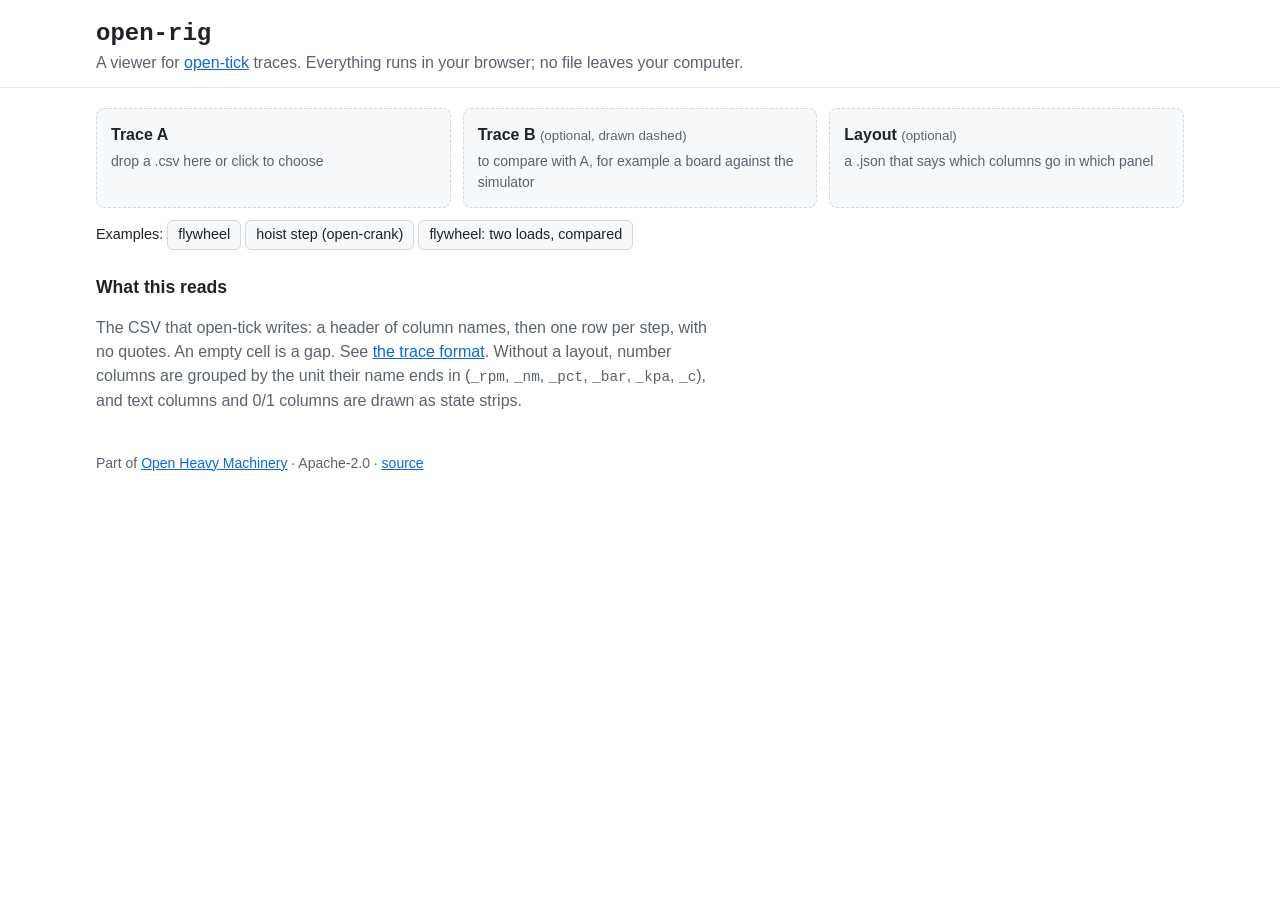
==== index.html @ bbad7f47 "feat: v0.1, a static viewer for open-tick traces One page, plain JavaScript, no external scripts or " ====
<!doctype html>
<html lang="en">
<head>
<meta charset="utf-8">
<meta name="viewport" content="width=device-width, initial-scale=1">
<title>open-rig</title>
<meta name="description" content="A viewer for open-tick traces: open one or two CSV files, plot them on a shared time axis and compare them. Everything runs in your browser; nothing is uploaded.">
<!-- SPDX-License-Identifier: Apache-2.0 -->
<link rel="stylesheet" href="src/style.css">
</head>
<body>
<header class="top">
  <div class="wrap">
    <h1>open-rig</h1>
    <p class="lead">A viewer for <a href="https://github.com/Open-Heavy-Machinery/open-tick">open-tick</a> traces. Everything runs in your browser; no file leaves your computer.</p>
  </div>
</header>

<main class="wrap">
  <section class="loaders" aria-label="Open traces">
    <label class="drop" id="drop-a">
      <span class="drop-title">Trace A</span>
      <span class="drop-hint" id="name-a">drop a .csv here or click to choose</span>
      <input type="file" id="file-a" accept=".csv,text/csv,text/plain">
    </label>
    <label class="drop" id="drop-b">
      <span class="drop-title">Trace B <small>(optional, drawn dashed)</small></span>
      <span class="drop-hint" id="name-b">to compare with A, for example a board against the simulator</span>
      <input type="file" id="file-b" accept=".csv,text/csv,text/plain">
    </label>
    <label class="drop" id="drop-l">
      <span class="drop-title">Layout <small>(optional)</small></span>
      <span class="drop-hint" id="name-l">a .json that says which columns go in which panel</span>
      <input type="file" id="file-l" accept=".json,application/json">
    </label>
  </section>

  <section class="toolbar" aria-label="Options">
    <span class="examples">Examples:
      <button type="button" id="ex-flywheel">flywheel</button>
      <button type="button" id="ex-hoist">hoist step (open-crank)</button>
      <button type="button" id="ex-compare">flywheel: two loads, compared</button>
    </span>
    <label class="offset" id="offset-wrap" hidden>B time offset
      <input type="number" id="offset" value="0" step="0.001"> s
    </label>
    <button type="button" id="reset" hidden>Reset zoom</button>
  </section>

  <p id="message" role="status" aria-live="polite" class="message" hidden></p>

  <section id="view" hidden>
    <h2 class="sr-only">Plots</h2>
    <p class="help">Wheel to zoom, drag to pan, double-click to reset. With the plots focused, use the arrow keys and + or −.</p>
    <div id="panels" tabindex="0" aria-label="Plots on a shared time axis"></div>
    <div id="compare-wrap" hidden>
      <h2>A against B</h2>
      <p class="help">B is read at A's times, with linear interpolation, where B has a value. Only columns that both traces have are compared.</p>
      <div class="table-scroll"><table id="compare"></table></div>
    </div>
  </section>

  <section class="about">
    <h2>What this reads</h2>
    <p>The CSV that open-tick writes: a header of column names, then one row per step, with no quotes. An empty cell is a gap. See <a href="https://github.com/Open-Heavy-Machinery/open-tick/blob/main/docs/trace-format.md">the trace format</a>. Without a layout, number columns are grouped by the unit their name ends in (<code>_rpm</code>, <code>_nm</code>, <code>_pct</code>, <code>_bar</code>, <code>_kpa</code>, <code>_c</code>), and text columns and 0/1 columns are drawn as state strips.</p>
  </section>
</main>

<footer class="wrap foot">Part of <a href="https://open-heavy-machinery.github.io">Open Heavy Machinery</a> · Apache-2.0 · <a href="https://github.com/Open-Heavy-Machinery/open-rig">source</a></footer>

<script src="src/trace.js"></script>
<script src="src/viewer.js"></script>
</body>
</html>
---- src/style.css ----
/* SPDX-License-Identifier: Apache-2.0 */
:root {
  --bg: #ffffff;
  --surface: #f6f8fa;
  --border: #d0d7de;
  --hairline: #e6e9ed;
  --text: #1f2328;
  --muted: #59636e;
  --accent: #bc4c00;
  --focus: #0969da;
  --mono: ui-monospace, SFMono-Regular, "SF Mono", Menlo, Consolas, "Liberation Mono", monospace;
  --sans: -apple-system, BlinkMacSystemFont, "Segoe UI", "Noto Sans", Helvetica, Arial, sans-serif;
  color-scheme: light;
}
@media (prefers-color-scheme: dark) {
  :root {
    --bg: #0d1117;
    --surface: #161b22;
    --border: #30363d;
    --hairline: #21262d;
    --text: #e6edf3;
    --muted: #8b949e;
    --accent: #f0883e;
    --focus: #58a6ff;
    color-scheme: dark;
  }
}
* { box-sizing: border-box; }
body { margin: 0; background: var(--bg); color: var(--text); font: 16px/1.5 var(--sans); }
a { color: var(--focus); }
code { font-family: var(--mono); font-size: 0.9em; }
.wrap { max-width: 1120px; margin: 0 auto; padding: 0 16px; }
.top { border-bottom: 1px solid var(--hairline); padding: 20px 0 12px; }
h1 { margin: 0; font: 600 1.5rem var(--mono); }
h2 { font-size: 1.1rem; margin: 24px 0 8px; }
.lead { margin: 4px 0 0; color: var(--muted); }
.sr-only { position: absolute; width: 1px; height: 1px; overflow: hidden; clip: rect(0 0 0 0); white-space: nowrap; }

.loaders { display: grid; grid-template-columns: repeat(3, 1fr); gap: 12px; margin: 20px 0 12px; }
.drop { position: relative; display: flex; flex-direction: column; gap: 4px; padding: 14px; background: var(--surface);
  border: 1px dashed var(--border); border-radius: 8px; cursor: pointer; min-height: 84px; }
.drop:hover, .drop.over { border-color: var(--accent); }
.drop:focus-within { outline: 2px solid var(--focus); outline-offset: 2px; }
.drop input { position: absolute; inset: 0; opacity: 0; cursor: pointer; width: 100%; height: 100%; }
.drop-title { font-weight: 600; }
.drop-title small { font-weight: 400; color: var(--muted); }
.drop-hint { color: var(--muted); font-size: 0.875rem; overflow-wrap: anywhere; }
.drop.loaded { border-style: solid; }
.drop.loaded .drop-hint { color: var(--text); font-family: var(--mono); }

.toolbar { display: flex; flex-wrap: wrap; gap: 8px 20px; align-items: center; margin-bottom: 8px; font-size: 0.9rem; }
button { font: inherit; color: var(--text); background: var(--surface); border: 1px solid var(--border); border-radius: 6px; padding: 3px 10px; cursor: pointer; }
button:hover { border-color: var(--accent); }
button:focus-visible, #panels:focus-visible { outline: 2px solid var(--focus); outline-offset: 2px; }
.offset input { width: 6.5em; font: inherit; background: var(--bg); color: var(--text); border: 1px solid var(--border); border-radius: 6px; padding: 2px 6px; }

.message { margin: 8px 0; padding: 8px 12px; border-left: 3px solid var(--accent); background: var(--surface); overflow-wrap: anywhere; }
.message.error { border-left-color: #cf222e; }
.help { color: var(--muted); font-size: 0.875rem; margin: 4px 0 8px; }

.panel { margin: 0 0 14px; border: 1px solid var(--hairline); border-radius: 8px; background: var(--surface); padding: 8px 8px 4px; }
.panel h3 { margin: 0 0 4px; font-size: 0.9rem; font-weight: 600; }
.legend { display: flex; flex-wrap: wrap; gap: 4px 6px; margin: 0 0 4px; padding: 0; list-style: none; }
.legend button { display: inline-flex; gap: 6px; align-items: center; padding: 1px 8px; font-family: var(--mono); font-size: 0.78rem; }
.legend button[aria-pressed="false"] { opacity: 0.45; text-decoration: line-through; }
.swatch { width: 10px; height: 10px; border-radius: 2px; display: inline-block; }
.legend .val { color: var(--muted); }
canvas { display: block; width: 100%; touch-action: pan-y; cursor: crosshair; }

.table-scroll { overflow-x: auto; }
table { border-collapse: collapse; width: 100%; font-size: 0.875rem; }
th, td { text-align: right; padding: 4px 10px; border-bottom: 1px solid var(--hairline); font-variant-numeric: tabular-nums; }
th:first-child, td:first-child { text-align: left; font-family: var(--mono); }
th { color: var(--muted); font-weight: 600; }
.about p { color: var(--muted); max-width: 70ch; }
.foot { padding-top: 24px; padding-bottom: 32px; color: var(--muted); font-size: 0.875rem; }

@media (max-width: 720px) { .loaders { grid-template-columns: 1fr; } }
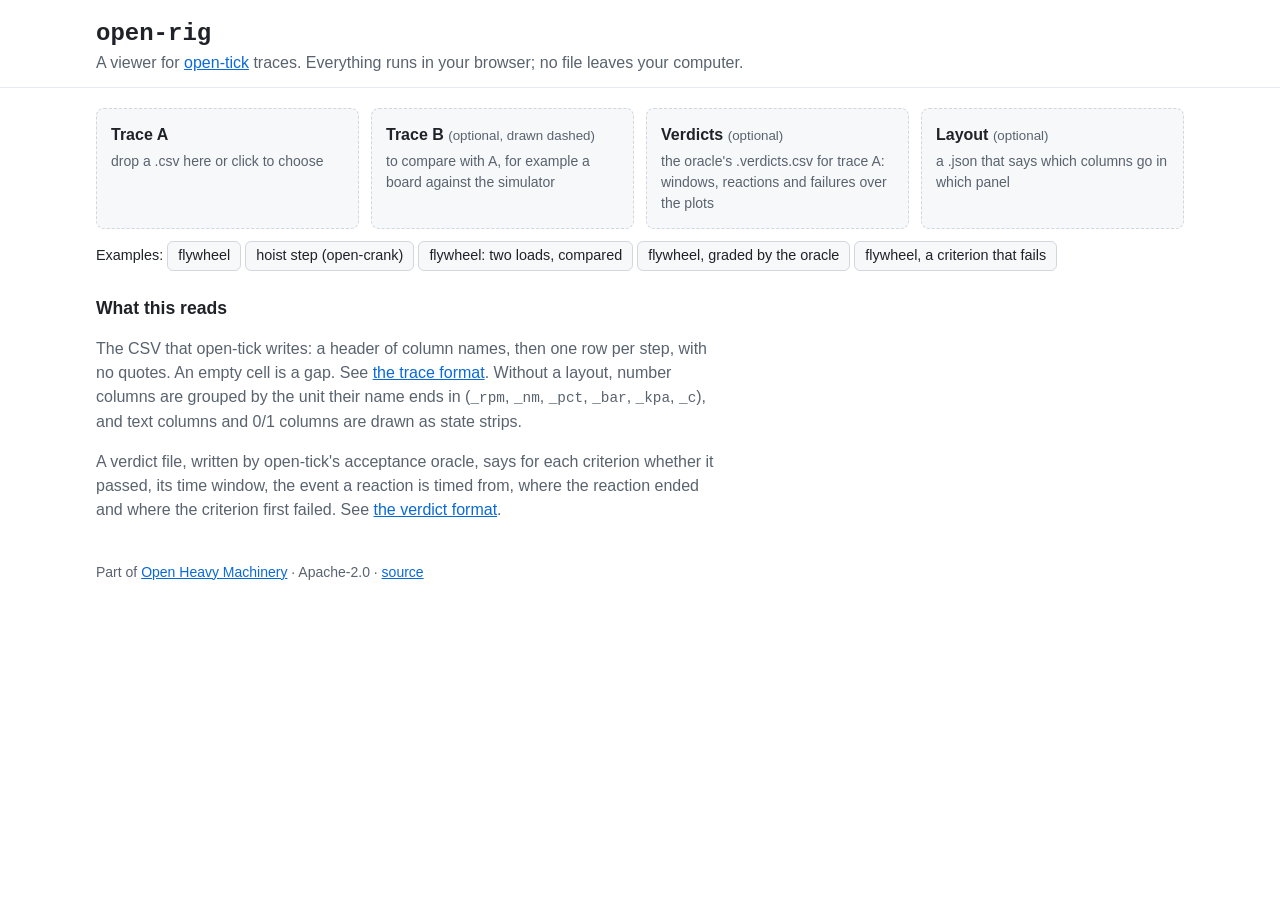
==== commit fc674a1a: "feat: draw the acceptance oracle's verdicts over the trace (v0.2) A fourth input, Verdicts, reads th" ====
--- a/index.html
+++ b/index.html
@@ -28,6 +28,11 @@
       <span class="drop-hint" id="name-b">to compare with A, for example a board against the simulator</span>
       <input type="file" id="file-b" accept=".csv,text/csv,text/plain">
     </label>
+    <label class="drop" id="drop-v">
+      <span class="drop-title">Verdicts <small>(optional)</small></span>
+      <span class="drop-hint" id="name-v">the oracle's .verdicts.csv for trace A: windows, reactions and failures over the plots</span>
+      <input type="file" id="file-v" accept=".csv,text/csv,text/plain">
+    </label>
     <label class="drop" id="drop-l">
       <span class="drop-title">Layout <small>(optional)</small></span>
       <span class="drop-hint" id="name-l">a .json that says which columns go in which panel</span>
@@ -40,6 +45,8 @@
       <button type="button" id="ex-flywheel">flywheel</button>
       <button type="button" id="ex-hoist">hoist step (open-crank)</button>
       <button type="button" id="ex-compare">flywheel: two loads, compared</button>
+      <button type="button" id="ex-graded">flywheel, graded by the oracle</button>
+      <button type="button" id="ex-failing">flywheel, a criterion that fails</button>
     </span>
     <label class="offset" id="offset-wrap" hidden>B time offset
       <input type="number" id="offset" value="0" step="0.001"> s
@@ -52,6 +59,11 @@
   <section id="view" hidden>
     <h2 class="sr-only">Plots</h2>
     <p class="help">Wheel to zoom, drag to pan, double-click to reset. With the plots focused, use the arrow keys and + or −.</p>
+    <div id="verdicts-wrap" hidden>
+      <h2>Acceptance criteria</h2>
+      <p class="help">Each window is shaded green if the criterion passed and red if it failed. ▼ marks the event a reaction is timed from, ● where the reaction ended, ✕ the first violation. Choose a criterion to zoom to its window and draw it over the plots.</p>
+      <ul id="verdict-list" class="crits"></ul>
+    </div>
     <div id="panels" tabindex="0" aria-label="Plots on a shared time axis"></div>
     <div id="compare-wrap" hidden>
       <h2>A against B</h2>
@@ -63,6 +75,7 @@
   <section class="about">
     <h2>What this reads</h2>
     <p>The CSV that open-tick writes: a header of column names, then one row per step, with no quotes. An empty cell is a gap. See <a href="https://github.com/Open-Heavy-Machinery/open-tick/blob/main/docs/trace-format.md">the trace format</a>. Without a layout, number columns are grouped by the unit their name ends in (<code>_rpm</code>, <code>_nm</code>, <code>_pct</code>, <code>_bar</code>, <code>_kpa</code>, <code>_c</code>), and text columns and 0/1 columns are drawn as state strips.</p>
+    <p>A verdict file, written by open-tick's acceptance oracle, says for each criterion whether it passed, its time window, the event a reaction is timed from, where the reaction ended and where the criterion first failed. See <a href="https://github.com/Open-Heavy-Machinery/open-tick/blob/main/docs/verdict-format.md">the verdict format</a>.</p>
   </section>
 </main>
 
--- a/src/style.css
+++ b/src/style.css
@@ -36,7 +36,7 @@
 .lead { margin: 4px 0 0; color: var(--muted); }
 .sr-only { position: absolute; width: 1px; height: 1px; overflow: hidden; clip: rect(0 0 0 0); white-space: nowrap; }
 
-.loaders { display: grid; grid-template-columns: repeat(3, 1fr); gap: 12px; margin: 20px 0 12px; }
+.loaders { display: grid; grid-template-columns: repeat(4, 1fr); gap: 12px; margin: 20px 0 12px; }
 .drop { position: relative; display: flex; flex-direction: column; gap: 4px; padding: 14px; background: var(--surface);
   border: 1px dashed var(--border); border-radius: 8px; cursor: pointer; min-height: 84px; }
 .drop:hover, .drop.over { border-color: var(--accent); }
@@ -75,4 +75,14 @@
 .about p { color: var(--muted); max-width: 70ch; }
 .foot { padding-top: 24px; padding-bottom: 32px; color: var(--muted); font-size: 0.875rem; }
 
+.crits { list-style: none; margin: 0 0 12px; padding: 0; display: flex; flex-direction: column; gap: 4px; }
+.crits button { width: 100%; text-align: left; display: flex; gap: 10px; align-items: baseline; padding: 4px 10px; font-size: 0.875rem; }
+.crits button[aria-pressed="true"] { border-color: var(--focus); box-shadow: inset 3px 0 0 var(--focus); }
+.crits .mark { font-family: var(--mono); font-weight: 600; min-width: 5.5em; }
+.crits .pass .mark { color: #2da44e; }
+.crits .fail .mark { color: #cf222e; }
+.crits .what { flex: 1; }
+.crits .detail { color: var(--muted); font-family: var(--mono); font-size: 0.8rem; }
+
+@media (max-width: 960px) { .loaders { grid-template-columns: repeat(2, 1fr); } }
 @media (max-width: 720px) { .loaders { grid-template-columns: 1fr; } }
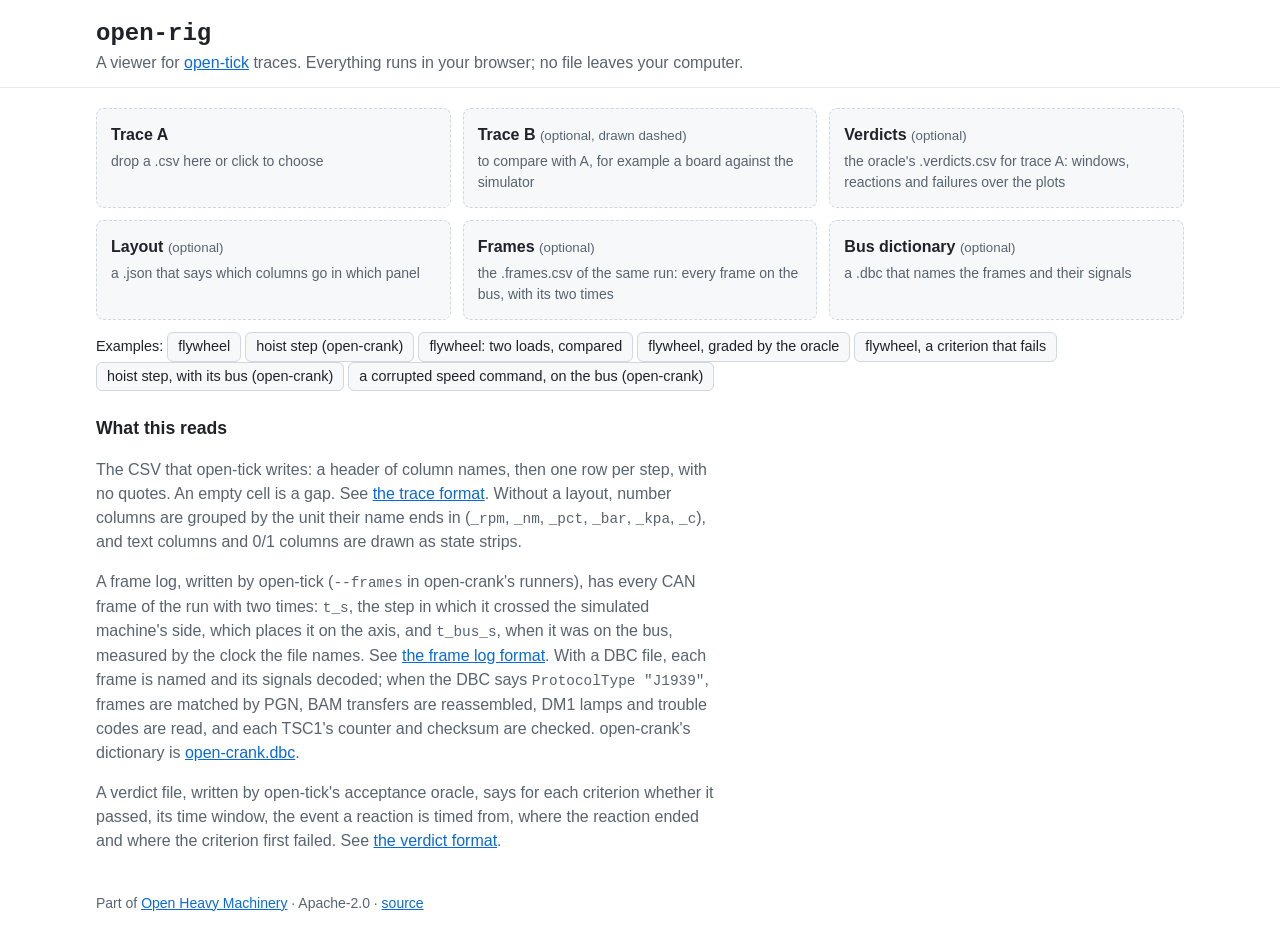
==== commit 2a876bee: "feat: the bus view, a frame log decoded with a DBC (v0.3) A frame log (open-tick v0.3.1, docs/frame-" ====
--- a/index.html
+++ b/index.html
@@ -4,7 +4,7 @@
 <meta charset="utf-8">
 <meta name="viewport" content="width=device-width, initial-scale=1">
 <title>open-rig</title>
-<meta name="description" content="A viewer for open-tick traces: open one or two CSV files, plot them on a shared time axis and compare them. Everything runs in your browser; nothing is uploaded.">
+<meta name="description" content="A viewer for open-tick traces: open one or two CSV files, plot them on a shared time axis and compare them, with the oracle's verdicts and the CAN frames of the run. Everything runs in your browser; nothing is uploaded.">
 <!-- SPDX-License-Identifier: Apache-2.0 -->
 <link rel="stylesheet" href="src/style.css">
 </head>
@@ -38,6 +38,16 @@
       <span class="drop-hint" id="name-l">a .json that says which columns go in which panel</span>
       <input type="file" id="file-l" accept=".json,application/json">
     </label>
+    <label class="drop" id="drop-f">
+      <span class="drop-title">Frames <small>(optional)</small></span>
+      <span class="drop-hint" id="name-f">the .frames.csv of the same run: every frame on the bus, with its two times</span>
+      <input type="file" id="file-f" accept=".csv,text/csv,text/plain">
+    </label>
+    <label class="drop" id="drop-d">
+      <span class="drop-title">Bus dictionary <small>(optional)</small></span>
+      <span class="drop-hint" id="name-d">a .dbc that names the frames and their signals</span>
+      <input type="file" id="file-d" accept=".dbc,text/plain">
+    </label>
   </section>
 
   <section class="toolbar" aria-label="Options">
@@ -47,6 +57,8 @@
       <button type="button" id="ex-compare">flywheel: two loads, compared</button>
       <button type="button" id="ex-graded">flywheel, graded by the oracle</button>
       <button type="button" id="ex-failing">flywheel, a criterion that fails</button>
+      <button type="button" id="ex-bus">hoist step, with its bus (open-crank)</button>
+      <button type="button" id="ex-corrupt">a corrupted speed command, on the bus (open-crank)</button>
     </span>
     <label class="offset" id="offset-wrap" hidden>B time offset
       <input type="number" id="offset" value="0" step="0.001"> s
@@ -75,6 +87,7 @@
   <section class="about">
     <h2>What this reads</h2>
     <p>The CSV that open-tick writes: a header of column names, then one row per step, with no quotes. An empty cell is a gap. See <a href="https://github.com/Open-Heavy-Machinery/open-tick/blob/main/docs/trace-format.md">the trace format</a>. Without a layout, number columns are grouped by the unit their name ends in (<code>_rpm</code>, <code>_nm</code>, <code>_pct</code>, <code>_bar</code>, <code>_kpa</code>, <code>_c</code>), and text columns and 0/1 columns are drawn as state strips.</p>
+    <p>A frame log, written by open-tick (<code>--frames</code> in open-crank's runners), has every CAN frame of the run with two times: <code>t_s</code>, the step in which it crossed the simulated machine's side, which places it on the axis, and <code>t_bus_s</code>, when it was on the bus, measured by the clock the file names. See <a href="https://github.com/Open-Heavy-Machinery/open-tick/blob/main/docs/frame-log-format.md">the frame log format</a>. With a DBC file, each frame is named and its signals decoded; when the DBC says <code>ProtocolType "J1939"</code>, frames are matched by PGN, BAM transfers are reassembled, DM1 lamps and trouble codes are read, and each TSC1's counter and checksum are checked. open-crank's dictionary is <a href="examples/open-crank.dbc">open-crank.dbc</a>.</p>
     <p>A verdict file, written by open-tick's acceptance oracle, says for each criterion whether it passed, its time window, the event a reaction is timed from, where the reaction ended and where the criterion first failed. See <a href="https://github.com/Open-Heavy-Machinery/open-tick/blob/main/docs/verdict-format.md">the verdict format</a>.</p>
   </section>
 </main>
@@ -82,6 +95,9 @@
 <footer class="wrap foot">Part of <a href="https://open-heavy-machinery.github.io">Open Heavy Machinery</a> · Apache-2.0 · <a href="https://github.com/Open-Heavy-Machinery/open-rig">source</a></footer>
 
 <script src="src/trace.js"></script>
+<script src="src/framelog.js"></script>
+<script src="src/dbc.js"></script>
+<script src="src/j1939.js"></script>
 <script src="src/viewer.js"></script>
 </body>
 </html>
--- a/src/style.css
+++ b/src/style.css
@@ -36,7 +36,7 @@
 .lead { margin: 4px 0 0; color: var(--muted); }
 .sr-only { position: absolute; width: 1px; height: 1px; overflow: hidden; clip: rect(0 0 0 0); white-space: nowrap; }
 
-.loaders { display: grid; grid-template-columns: repeat(4, 1fr); gap: 12px; margin: 20px 0 12px; }
+.loaders { display: grid; grid-template-columns: repeat(3, 1fr); gap: 12px; margin: 20px 0 12px; }
 .drop { position: relative; display: flex; flex-direction: column; gap: 4px; padding: 14px; background: var(--surface);
   border: 1px dashed var(--border); border-radius: 8px; cursor: pointer; min-height: 84px; }
 .drop:hover, .drop.over { border-color: var(--accent); }
@@ -86,3 +86,14 @@
 
 @media (max-width: 960px) { .loaders { grid-template-columns: repeat(2, 1fr); } }
 @media (max-width: 720px) { .loaders { grid-template-columns: 1fr; } }
+
+.bus-tools { display: flex; flex-wrap: wrap; gap: 4px 16px; align-items: center; font-size: 0.8rem; color: var(--muted); margin: 0 0 4px; }
+.bus-key { font-family: var(--mono); }
+.frame-detail { padding: 6px 2px 4px; }
+.frame-detail h4 { margin: 10px 0 4px; font-size: 0.85rem; }
+.frame-detail table { font-size: 0.8rem; }
+.frame-detail td, .frame-detail th { text-align: left; }
+.frame-detail td { font-family: var(--mono); }
+.frame-detail tr.bad td { color: #cf222e; }
+.frame-nav { display: flex; gap: 8px; }
+.frame-nav button:disabled { opacity: 0.45; cursor: default; }
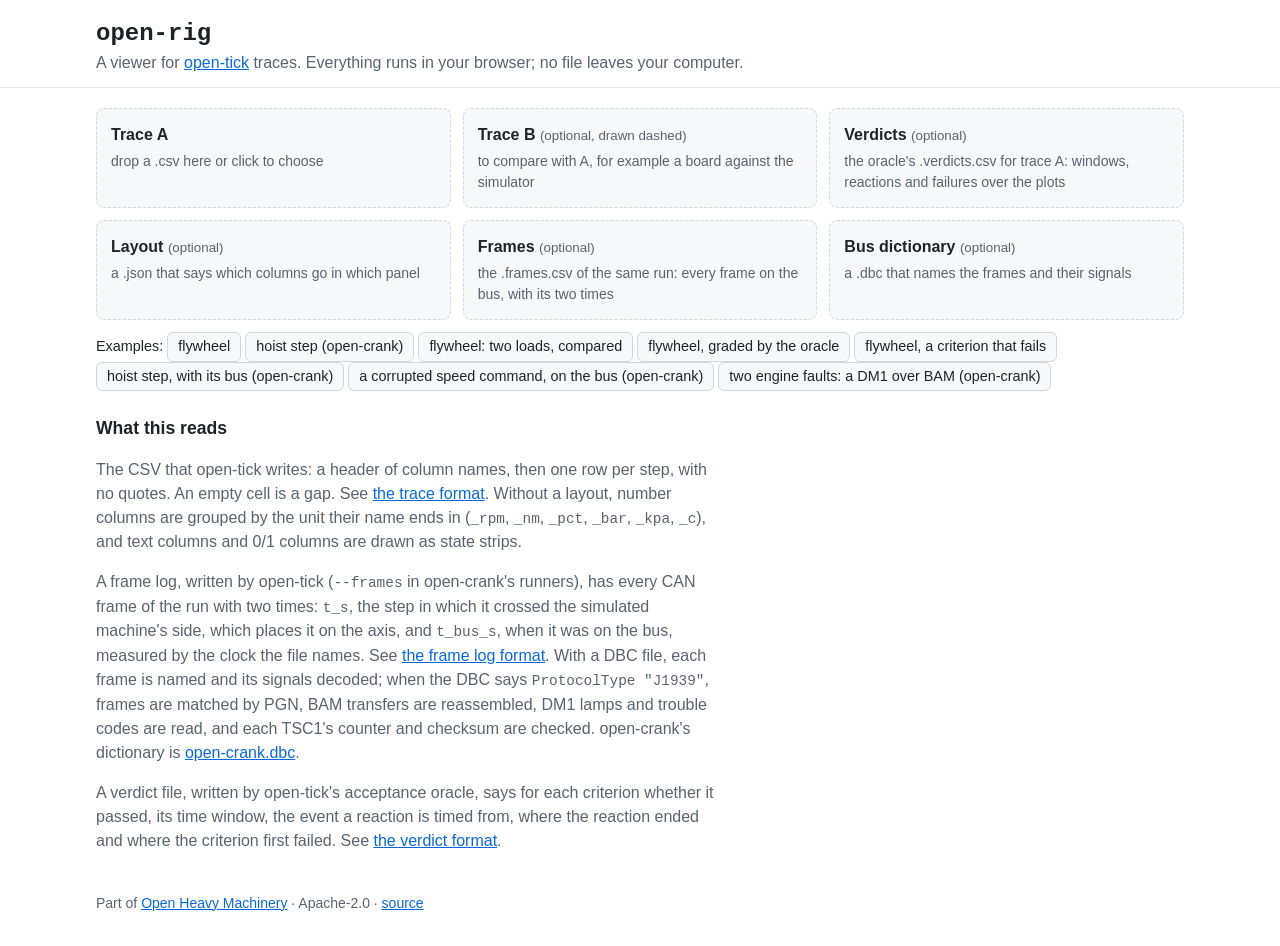
==== commit c3b61ad6: "feat: an example with a DM1 over BAM (open-crank engine_dtc_red_and_amber) open-crank's engine_dtc_r" ====
--- a/index.html
+++ b/index.html
@@ -59,6 +59,7 @@
       <button type="button" id="ex-failing">flywheel, a criterion that fails</button>
       <button type="button" id="ex-bus">hoist step, with its bus (open-crank)</button>
       <button type="button" id="ex-corrupt">a corrupted speed command, on the bus (open-crank)</button>
+      <button type="button" id="ex-dtc">two engine faults: a DM1 over BAM (open-crank)</button>
     </span>
     <label class="offset" id="offset-wrap" hidden>B time offset
       <input type="number" id="offset" value="0" step="0.001"> s
